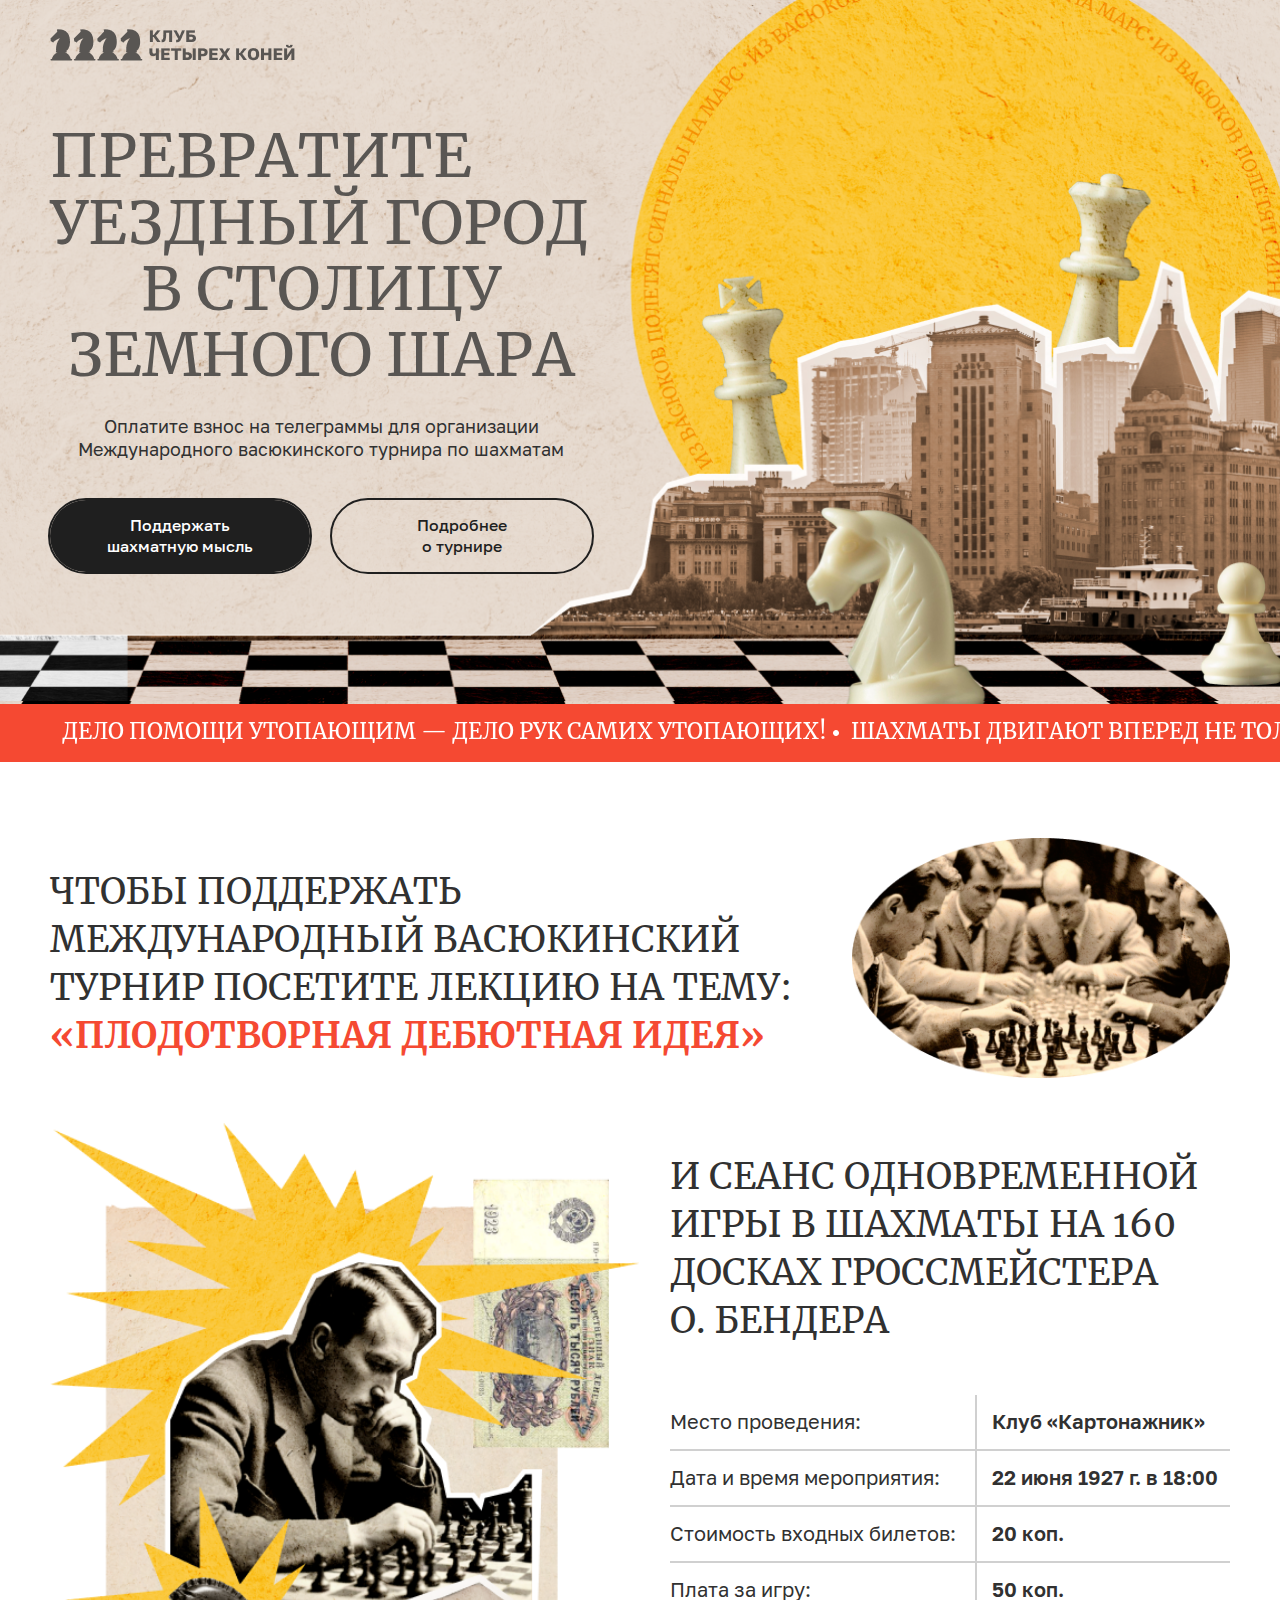
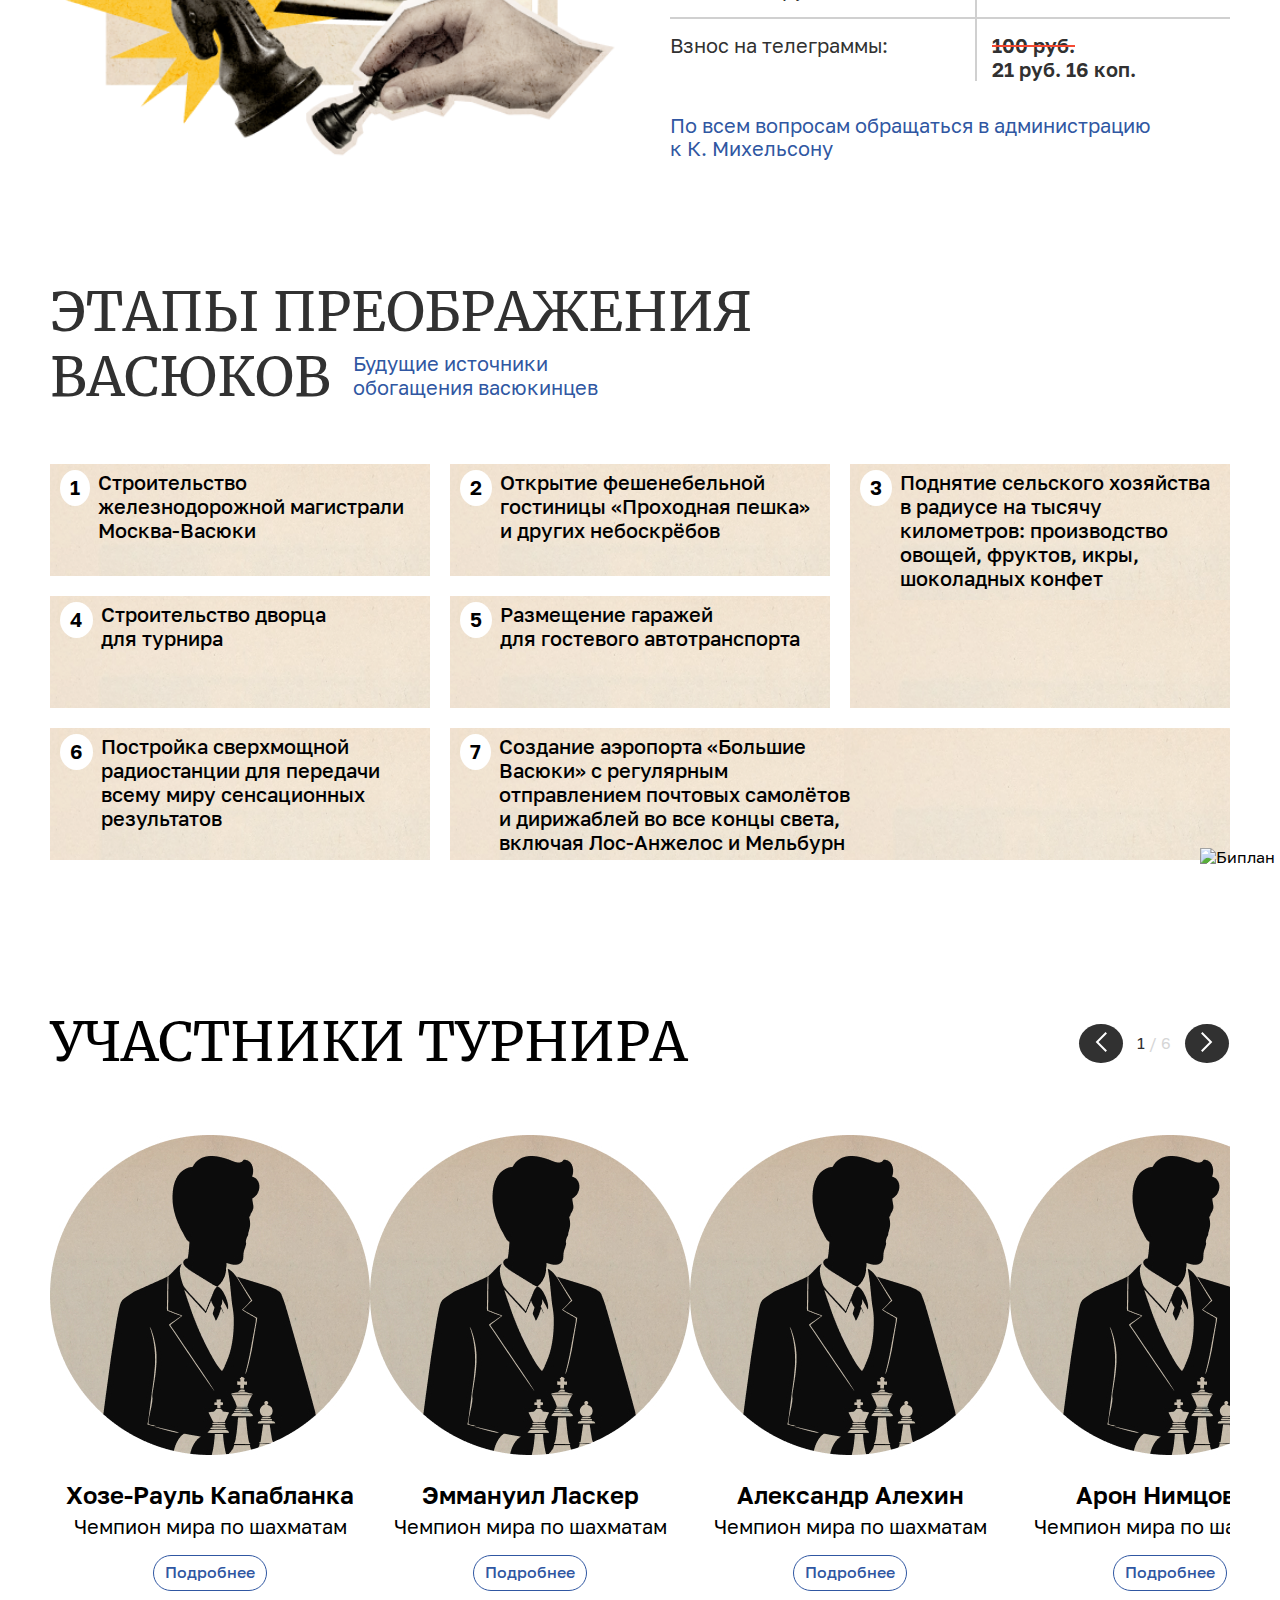
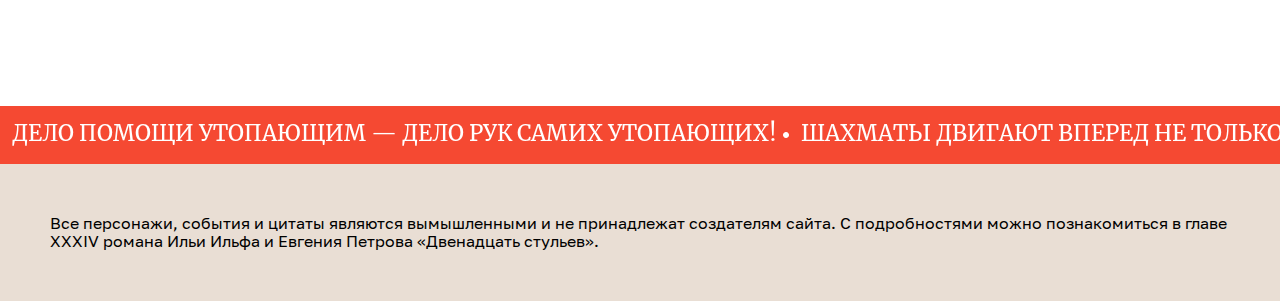
==== yandex/index.html @ 69abde79 "add yandex project" ====
<!DOCTYPE html>
<html lang="ru">

<head>
    <meta charset="UTF-8">
    <meta name="viewport" content="width=device-width, initial-scale=1.0">
    <title>Document</title>
    <link rel="stylesheet" href="css/normalize.css">
    <link rel="preconnect" href="https://fonts.googleapis.com">
    <link rel="preconnect" href="https://fonts.gstatic.com" crossorigin>
    <link rel="stylesheet" href="fonts/Golos-Text_Regular.css">
    <link rel="stylesheet" href="fonts/Golos-Text_DemiBold.css">
    <link rel="stylesheet" href="fonts/Golos-Text_Bold.css">
    <link rel="stylesheet" href="fonts/stylesheet.css">
    <link rel="stylesheet" href="css/css.css">
    <link rel="stylesheet" href="css/media.css">
    <link rel="stylesheet" href=".editorconfig">
    <script defer src="js/slider.js"></script>
</head>

<body>
    <header class="header">
        <div class="header__container flex container">
            <div class="header__title-contain flex list-reset">
                <a href="#" class="header__logo">
                <img class="logo" src="image/logo.png" alt="лого">
            </a>
                <h2 class="header__title-top h2-title">
                Превратите <br> уездный город
            </h2>
            <h2 class="header__title-bottom h2-title">
               в&nbsp;столицу земного шара
            </h2>
           
            <p class="header__descr p-text">
                Оплатите взнос на&nbsp;телеграммы для организации Международного васюкинского турнира по&nbsp;шахматам
            </p>
            <div class="header__list flex list-reset">
                    <a href="#" class="header__link-black link-style">
                        Поддержать <br> шахматную мысль
                    </a>
                    <a href="#" class="header__link-white link-style">
                        Подробнее <br> о&nbsp;турнире
                    </a>
            </div>
            </div>
            
        </div>
    </header>
    <main>
        <div class="running">
            <div class="running__container container flex list-reset">
               <div class="running__text flex">
                <p class="running__descr running__text-1 list-reset">
                        Дело помощи утопающим&nbsp;&mdash; дело рук самих утопающих!
                    </p>
                    <p class="running__descr running__text-2 list-reset">
                        Шахматы двигают вперед не&nbsp;только культуру, но&nbsp;и&nbsp;экономику!
                    </p>
                    
                    <p class="running__descr running__text-3 list-reset">
                        Лед тронулся, господа присяжные заседатели!
                    </p>
                    <p class="running__descr running__text-1 list-reset">
                        Дело помощи утопающим&nbsp;&mdash; дело рук самих утопающих!
                    </p>
                    <p class="running__descr running__text-2 list-reset">
                        Шахматы двигают вперед не&nbsp;только культуру, но&nbsp;и&nbsp;экономику!
                    </p>
                    
                    <p class="running__descr running__text-3 list-reset">
                        Лед тронулся, господа присяжные заседатели!
                    </p>
               </div>
                    
               
                </div>
        </div>
        <section class="description container">
            <div class="description__container flex">
                <div class="description__top flex">
                    <h3 class="description__title-top h3-title">
                        Чтобы поддержать<br> Международный васюкинский турнир посетите лекцию на&nbsp;тему: <span class="h3-title-span"> &laquo;Плодотворная дебютная идея&raquo; </span> 
                    </h3>
                    
                    <h3 class="description__title-activate h3-title">
                        посетите лекцию на&nbsp;тему: <span class="h3-title-span"> &laquo;Плодотворная дебютная идея&raquo;
                    </h3>
                </div>
                <div class="description__center flex">
                    <div class="description__center-block flex list-reset">
                        
                    <h3 class="description__title-bottom h3-title">
                        и&nbsp;Сеанс <span>одновременной игры в&nbsp;шахматы на&nbsp;160 досках</span> гроссмейстера О.&nbsp;Бендера
                    </h3>
                    <ul class="description__lists flex list-reset">
                        <li class="description__stroke flex">
                              <h4 class="description__h4">
                                Место проведения:
                            </h4>  
                                <p class="description__descr">
                                Клуб &laquo;Картонажник&raquo;
                            </p>
                        </li>
                        <li class="description__stroke flex">
                              <h4 class="description__h4">
                              Дата и&nbsp;время мероприятия:
                            </h4> 
                                <p class="description__descr">
                                22&nbsp;июня 1927&nbsp;г.&nbsp;в&nbsp;18:00
                            </p>
                        </li>
                        <li class="description__stroke flex">
                              <h4 class="description__h4">
                              Стоимость входных билетов:
                            </h4>  
                                <p class="description__descr">
                                20&nbsp;коп.
                            </p>
                        </li>
                        <li class="description__stroke flex">
                              <h4 class="description__h4">
                                Плата за&nbsp;игру:
                            </h4>  
                                <p class="description__descr">
                                    50&nbsp;коп.
                            </p>
                        </li>
                        <li class="description__stroke flex">
                              <h4 class="description__h4">
                                Взнос на&nbsp;телеграммы:
                            </h4>  
                                <p class="description__descr">
                                    <span>100&nbsp;руб.</span> 21&nbsp;руб.&nbsp;16&nbsp;коп.
                            </p>
                        </li>
                        <li>
                            <p class="description__text">
                                По&nbsp;всем вопросам обращаться в&nbsp;администрацию к&nbsp;К.&nbsp;Михельсону
                            </p>
                        </li>
                    </ul>
                    </div>
                </div>
            </div>
        </section>
        <section class="stages container">
            <div class="stages__container flex swiper-1">
                <div class="stages__descr flex">
                 <h2 class="stages__title h2-title">
                    Этапы преображения  Васюков
                </h2>
                <p class="stages__text">
                    Будущие источники <br> обогащения васюкинцев
                </p>   
                </div>
                <ul class="stages__lists flex list-reset swiper1-wrapper">
                    <li class="stages__item flex">
                        <span class="stages__number">1</span>
                        <p class="stages__item-text">
                            Строительство железнодорожной магистрали Москва-Васюки
                        </p>
                    </li>
                    <li class="stages__item flex">
                        <span class="stages__number">2</span>
                        <p class="stages__item-text">
                            Открытие фешенебельной гостиницы &laquo;Проходная пешка&raquo; и&nbsp;других небоскрёбов
                        </p>
                    </li>
                    <li class="stages__item flex">
                        <span class="stages__number">3</span>
                        <p class="stages__item-text">
                            Поднятие сельского хозяйства в&nbsp;радиусе на&nbsp;тысячу километров: производство овощей, фруктов, икры, шоколадных конфет
                        </p>
                    </li>
                    <li class="stages__item flex">
                        <span class="stages__number">4</span>
                        <p class="stages__item-text">
                            Строительство дворца для турнира
                        </p>
                    </li>
                    <li class="stages__item flex">
                        <span class="stages__number">5</span>
                        <p class="stages__item-text">
                            Размещение гаражей для гостевого автотранспорта
                        </p>
                    </li>
                    <li class="stages__item flex">
                        <span class="stages__number">6</span>
                        <p class="stages__item-text">
                            Постройка сверхмощной радиостанции для передачи всему миру сенсационных результатов
                        </p>
                    </li>
                    <li class="stages__item flex">
                        <span class="stages__number">7</span>
                        <p class="stages__item-text stages-text">
                            Создание аэропорта &laquo;Большие Васюки&raquo; с&nbsp;регулярным отправлением почтовых самолётов и&nbsp;дирижаблей во&nbsp;все концы света, включая Лос-Анжелос и&nbsp;Мельбурн
                        </p>
                    </li>
                </ul>
                <img class="stages__img" src="/image/airplan-img.png" alt="Биплан">
            </div>
        </section>
        <section class="participants container">
            <div class="participants__container flex">
                <h2 class="participiants__title h2-title">
                    Участники турнира
                </h2>
                <div class="participants__swiper">
                    <div class="participants__swiper-container swiper mySwiper">
                        <div class="swiper__wrapper swiper-wrapper flex">
                        <div   class="participants__slide flex swiper__slide">
                                <img class="participants__img" src="image/slider-img-1.jpg" alt="Фото">
                            <h4 class="participants__slide">
                                Хозе-Рауль Капабланка
                            </h4>  
                            <p class="participants__titul">
                                Чемпион мира по&nbsp;шахматам
                            </p> 
                            <button class="participants__button">
                                Подробнее
                            </button>
                            
                        </div>
                        <div   class="participants__slide flex swiper__slide">
                            
                                <img class="participants__img" src="image/slider-img-1.jpg" alt="Фото">
                            <h4 class="participants__slide">
                                Эммануил Ласкер
                            </h4>  
                            <p class="participants__titul">
                                Чемпион мира по&nbsp;шахматам
                            </p> 
                            <button class="participants__button">
                                Подробнее
                            </button>
                        </div>
                        <div   class="participants__slide flex swiper__slide">
                                <img class="participants__img" src="image/slider-img-1.jpg" alt="Фото">
                            <h4 class="participants__slide">
                                Александр Алехин
                            </h4>  
                            <p class="participants__titul">
                                Чемпион мира по&nbsp;шахматам
                            </p> 
                            <button class="participants__button">
                                Подробнее
                            </button>
                        </div>
                        <div  class="participants__slide flex swiper__slide">
                                <img class="participants__img" src="image/slider-img-1.jpg" alt="Фото">
                            <h4 class="participants__slide">
                                Арон Нимцович
                            </h4>  
                            <p class="participants__titul">
                                Чемпион мира по&nbsp;шахматам
                            </p> 
                            <button class="participants__button">
                                Подробнее
                            </button>
                        </div>
                        <div  class="participants__slide flex swiper__slide">
                                <img class="participants__img" src="image/slider-img-1.jpg" alt="Фото">
                            <h4 class="participants__slide">
                                Рихард Рети
                            </h4>  
                            <p class="participants__titul">
                                Чемпион мира по&nbsp;шахматам
                            </p> 
                            <button class="participants__button">
                                Подробнее
                            </button>
                        </div>
                        <div   class="participants__slide flex swiper__slide">
                                <img class="participants__img" src="image/slider-img-1.jpg" alt="Фото">
                            <h4 class="participants__slide">
                                Остап Бендер
                            </h4>  
                            <p class="participants__titul">
                                Гроссмейстер
                            </p> 
                            <button class="participants__button">
                                Подробнее
                            </button>
                        </div>
                </div>
                <div class="swiper__block flex">
                    <button class="swiper-button-prev swiper__btn" disabled>
                        <svg width="12" height="20" viewBox="0 0 12 20" fill="none" xmlns="http://www.w3.org/2000/svg">
                            <path d="M10.5382 18.4615L2.07666 9.99995L10.5382 1.53841" stroke="white" stroke-width="2" stroke-linecap="square"/>
                            </svg>  
                    </button>
                    <p class="swiper__number list-reset">
                        <span class="swiper__span">1</span> / 6
                    </p>
                    <button class="swiper-button-next swiper__btn" disabled>
                        <svg width="12" height="20" viewBox="0 0 12 20" fill="none" xmlns="http://www.w3.org/2000/svg">
                            <path d="M1.4618 1.53839L9.92334 9.99993L1.4618 18.4615" stroke="white" stroke-width="2" stroke-linecap="square"/>
                            </svg>  
                    </button>
                </div>
                </div>
            </div>
                </div>
        </section>
        <div class="running">
            <div class="running__container running-bottom flex list-reset">
               <div class="running__text flex">
                <p class="running__descr running__text-1 list-reset">
                        Дело помощи утопающим&nbsp;&mdash; дело рук самих утопающих!
                    </p>
                    <p class="running__descr running__text-2 list-reset">
                        Шахматы двигают вперед не&nbsp;только культуру, но&nbsp;и&nbsp;экономику!
                    </p>
                    
                    <p class="running__descr running__text-3 list-reset">
                        Лед тронулся, господа присяжные заседатели!
                    </p>
                    <p class="running__descr running__text-1 list-reset">
                        Дело помощи утопающим&nbsp;&mdash; дело рук самих утопающих!
                    </p>
                    <p class="running__descr running__text-2 list-reset">
                        Шахматы двигают вперед не&nbsp;только культуру, но&nbsp;и&nbsp;экономику!
                    </p>
                    
                    <p class="running__descr running__text-3 list-reset">
                        Лед тронулся, господа присяжные заседатели!
                    </p>
               </div>
                    
               
                </div>
        </div>
    </main>

    <footer class="footer">
        <div class="footer__container container">
            <p class="footer__descr">
                Все персонажи, события и&nbsp;цитаты являются вымышленными и&nbsp;не&nbsp;принадлежат создателям сайта. С&nbsp;подробностями можно познакомиться в&nbsp;главе XXXIV романа Ильи Ильфа и&nbsp;Евгения Петрова &laquo;Двенадцать стульев&raquo;.
            </p>
        </div>
    </footer>

    <script defer src="js/slider.js"></script>

</body>

</html>
---- yandex/fonts/Golos-Text_Regular.css ----
/* Generated by ParaType (http://www.paratype.com)*/
/* Font Golos Text: Copyright ? ParaType, 2018. All rights reserved.*/
            
@font-face {
	font-family: 'GolosTextWebRegular';
	src: 
		url('Golos-Text_Regular.woff2') format('woff2'),
		url('Golos-Text_Regular.woff') format('woff');
	font-weight: normal;
	font-style: normal;
}
---- yandex/fonts/Golos-Text_DemiBold.css ----
/* Generated by ParaType (http://www.paratype.com)*/
/* Font Golos Text: Copyright ? ParaType, 2018. All rights reserved.*/
            
@font-face {
	font-family: 'GolosTextWebDemiBold';
	src: 
		url('Golos-Text_DemiBold.woff2') format('woff2'),
		url('Golos-Text_DemiBold.woff') format('woff');
	font-weight: normal;
	font-style: normal;
}
---- yandex/fonts/Golos-Text_Bold.css ----
/* Generated by ParaType (http://www.paratype.com)*/
/* Font Golos Text: Copyright ? ParaType, 2018. All rights reserved.*/
            
@font-face {
	font-family: 'GolosTextWebBold';
	src: 
		url('Golos-Text_Bold.woff2') format('woff2'),
		url('Golos-Text_Bold.woff') format('woff');
	font-weight: normal;
	font-style: normal;
}
---- yandex/fonts/stylesheet.css ----
@font-face {
    font-family: 'Merriweather';
    src: url('Merriweather-Regular.eot');
    src: local('Merriweather Regular'), local('Merriweather-Regular'),
        url('Merriweather-Regular.eot?#iefix') format('embedded-opentype'),
        url('Merriweather-Regular.woff2') format('woff2'),
        url('Merriweather-Regular.woff') format('woff'),
        url('Merriweather-Regular.ttf') format('truetype');
    font-weight: normal;
    font-style: normal;
}

@font-face {
    font-family: 'Merriweather';
    src: url('Merriweather-Bold.eot');
    src: local('Merriweather Bold'), local('Merriweather-Bold'),
        url('Merriweather-Bold.eot?#iefix') format('embedded-opentype'),
        url('Merriweather-Bold.woff2') format('woff2'),
        url('Merriweather-Bold.woff') format('woff'),
        url('Merriweather-Bold.ttf') format('truetype');
    font-weight: bold;
    font-style: normal;
}

@font-face {
    font-family: 'Merriweather';
    src: url('Merriweather-Italic.eot');
    src: local('Merriweather Italic'), local('Merriweather-Italic'),
        url('Merriweather-Italic.eot?#iefix') format('embedded-opentype'),
        url('Merriweather-Italic.woff2') format('woff2'),
        url('Merriweather-Italic.woff') format('woff'),
        url('Merriweather-Italic.ttf') format('truetype');
    font-weight: normal;
    font-style: italic;
}

@font-face {
    font-family: 'Merriweather';
    src: url('Merriweather-BoldItalic.eot');
    src: local('Merriweather Bold Italic'), local('Merriweather-BoldItalic'),
        url('Merriweather-BoldItalic.eot?#iefix') format('embedded-opentype'),
        url('Merriweather-BoldItalic.woff2') format('woff2'),
        url('Merriweather-BoldItalic.woff') format('woff'),
        url('Merriweather-BoldItalic.ttf') format('truetype');
    font-weight: bold;
    font-style: italic;
}

@font-face {
    font-family: 'Merriweather';
    src: url('Merriweather-Light.eot');
    src: local('Merriweather Light'), local('Merriweather-Light'),
        url('Merriweather-Light.eot?#iefix') format('embedded-opentype'),
        url('Merriweather-Light.woff2') format('woff2'),
        url('Merriweather-Light.woff') format('woff'),
        url('Merriweather-Light.ttf') format('truetype');
    font-weight: 300;
    font-style: normal;
}

@font-face {
    font-family: 'Merriweather';
    src: url('Merriweather-BlackItalic.eot');
    src: local('Merriweather Black Italic'), local('Merriweather-BlackItalic'),
        url('Merriweather-BlackItalic.eot?#iefix') format('embedded-opentype'),
        url('Merriweather-BlackItalic.woff2') format('woff2'),
        url('Merriweather-BlackItalic.woff') format('woff'),
        url('Merriweather-BlackItalic.ttf') format('truetype');
    font-weight: 900;
    font-style: italic;
}

@font-face {
    font-family: 'Merriweather';
    src: url('Merriweather-LightItalic.eot');
    src: local('Merriweather Light Italic'), local('Merriweather-LightItalic'),
        url('Merriweather-LightItalic.eot?#iefix') format('embedded-opentype'),
        url('Merriweather-LightItalic.woff2') format('woff2'),
        url('Merriweather-LightItalic.woff') format('woff'),
        url('Merriweather-LightItalic.ttf') format('truetype');
    font-weight: 300;
    font-style: italic;
}

@font-face {
    font-family: 'Merriweather';
    src: url('Merriweather-Black.eot');
    src: local('Merriweather Black'), local('Merriweather-Black'),
        url('Merriweather-Black.eot?#iefix') format('embedded-opentype'),
        url('Merriweather-Black.woff2') format('woff2'),
        url('Merriweather-Black.woff') format('woff'),
        url('Merriweather-Black.ttf') format('truetype');
    font-weight: 900;
    font-style: normal;
}
---- yandex/css/css.css ----
@font-face {
    font-family: 'Golos Text';
    src: local('Golos Text'),
        url('../fonts/golos-text_bold.woff') format('woff'),
        url('../fonts/golos-text_bold.woff2') format('woff2');
    font-weight: 700;
    font-display: swap;
    font-style: normal;
}

@font-face {
    font-family: 'Golos Text';
    src: local('Golos Text'),
        url('../fonts/golos-text_demibold.woff') format('woff'),
        url('../fonts/golos-text_demibold.woff2') format('woff2');
    font-weight: 600;
    font-display: swap;
    font-style: normal;
}

@font-face {
    font-family: 'Golos Text';
    src: local('Golos Text'),
        url('../fonts/golos-text_medium.woff') format('woff'),
        url('../fonts/golos-text_medium.woff2') format('woff2');
    font-weight: 500;
    font-display: swap;
    font-style: normal;
}

@font-face {
    font-family: 'Golos Text';
    src: local('Golos Text'),
        url('../fonts/golos-text_regular.woff') format('woff'),
        url('../fonts/golos-text_regular.woff2') format('woff2');
    font-weight: 400;
    font-display: swap;
    font-style: normal;
}

@font-face {
    font-family: 'Merriweather';
    src: local('Merriweather'),
        url('../fonts/Merriweather-Bold.woff') format('woff'),
        url('../fonts/Merriweather-Bold.woff2') format('woff2');
    font-weight: 700;
    font-display: swap;
    font-style: normal;
}

@font-face {
    font-family: 'Merriweather';
    src: local('Merriweather'),
        url('../fonts/Merriweather-Regular.woff') format('woff'),
        url('../fonts/Merriweather-Regular.woff2') format('woff2');
    font-weight: 400;
    font-display: swap;
    font-style: normal;
}

/*-------------- body ---------------------*/
*{
    box-sizing: border-box;
}

body {
    box-sizing: border-box;
    font-family: 'Golos Text','Merriweather', sans-serif;
    background-color: #FFFFFF;

}

ul {
    list-style-type: none;
}

a {
    cursor: pointer;
    text-decoration: none;
}

h1,h2,h3,h4,h5,h6 {
    margin: 0;
}

h1 {
    display: none;
}


p {
    margin: 0;
}

button {
    cursor: pointer;
}

/* -------------- glob ---------------*/

.list-reset {
    margin: 0;
    padding: 0;
}

.container {
    margin: 0 auto;
    max-width: 1440px;
    padding: 0 70px;
}

.link-style {
    text-align: center;
    padding: 15px 40px;
    border: none;
    outline: 2px solid #1F1F1F;
    border-radius: 66px;
    font-family: 'Golos Text', sans-serif;
    font-size: 16px;
    font-weight: 500;
    line-height: 21px;
    min-width: 260px;
}

.flex {
    display: flex;
}

:root {
    --h3-color: #313131;
    --h3-color-span: #F54932;
}

/*--------------- header --------------------*/
.header {
    background-color: #E9DED4;
    background-image: url(../image/header-back-desctop.png);
    background-size: cover;
    background-position: center bottom;
    background-repeat: no-repeat;
}

.header__container {
    flex-direction: column;
    text-align: center;
    padding-bottom: 108px;
    padding-left: 111px;
}

.header__logo {
    margin-bottom: 52px;
    font-size: 0;
}

.header__title-contain {
    flex-direction: column;
    text-align: left;
    padding-top: 30px;
    margin-bottom: 24px;
    max-width: 542px;
}

.header__title-top {
    margin-bottom: -5px;
    text-align: start;
    font-family: 'Merriweather', sans-serif;
    font-size: 60px;
    font-weight: 400;
    line-height: 70px;
    text-transform: uppercase;
    color: #595653;
}

.header__title-bottom {
    margin-bottom: 27px;
    text-align: center;
    font-family: 'Merriweather', sans-serif;
    font-size: 60px;
    font-weight: 400;
    line-height: 66px;
    text-transform: uppercase;
    color: #595653;
}

.header__descr {
    text-align: center;
    margin-bottom: 39px;
    font-family: 'Golos Text', sans-serif;
    font-size: 18px;
    font-weight: 400;
    line-height: 23px;
    color: #313131;
}

.header__list {
    justify-content: space-between;
    gap: 16px;
}

.header__link-black {
    background-color: #1F1F1F;
    color:#FFFFFF;
    transition: background-color .3ms ease-in-out, color 0.3ms ease-in-out;
}

.header__link-black:hover {
    outline: none;
    background-color: #FBCE51;
    color: #1F1F1F;
    transition: background-color .3ms ease-in-out, color 0.3ms ease-in-out;
}

.header__link-white {
    color: #1F1F1F;
    transition: background-color .3ms ease-in-out, color 0.3ms ease-in-out;
}

.header__link-white:hover {
    background-color: #1F1F1F;
    color: #FFFFFF;
    transition: background-color .3ms ease-in-out, color 0.3ms ease-in-out;
}

/*------------------ running-line  -------------------------*/
.running {
    background: #F54932;
}

.running__container {
    overflow-x: hidden;
    align-items: center;
    min-height: 60px;
    max-width: 1920px;
  }

  .running__text {
    text-transform: uppercase;
    animation: running__container 10s linear infinite;
    width: fit-content;
    -webkit-transform-style: preserve-3d;
  }

.running__descr {
    padding: 15px 12px 18px 12px;
    font-family: 'Merriweather', sans-serif;
    font-size: 22px;
    font-weight: 400;
    background-image: url(../image/dot-img.png);
    background-size: 6px;
    background-position: center right;
    background-repeat: no-repeat;
    color:#fff;
    white-space: nowrap;
    -webkit-backface-visibility: hidden;
}
  
@keyframes running__container {
    0% { transform: translateX(0); }
    100% { transform: translateX(-50%); }
  }


/*------------------ description -----------------*/
.description__container {
    flex-direction: column;
    flex-wrap: wrap;
    margin-bottom: 202px;
}

.description__top {
    margin-bottom: 92px;
    background-image: url(../image/main-img-1.png);
    background-size: contain;
    background-position: center right;
    background-repeat: no-repeat;
    width: 100%;
}

.h3-title {
    margin-bottom: 60px;
    text-transform: uppercase;
    font-family: 'Merriweather', sans-serif;
    font-weight: 400;
    font-size: 36px;
    line-height: 48px;
    max-width: 764px;
    color: var(--h3-color);
}

.h3-title-span {
    font-weight: 700;
    color: var(--h3-color-span);
}

.description__title-activate {
    display: none;
}

.description__center {
    background-image: url(../image/main-img-2.png);
    background-repeat: no-repeat;
}

.description__center-block {
    align-items: flex-end;
    margin-left: auto;
    flex-direction: column;
    max-width: 706px;
    width: 100%;
}

.description__title-bottom {
    margin-bottom: 60px;
    max-width: 704px;
}

.description__lists {
    flex-direction: column;
    justify-content: center;
    padding-right: 54px;
}

.description__stroke {
    max-width: 710px;
    width: 100%;
    border-bottom: 2px solid #D0D0D0;
}

.description__stroke:nth-child(5) {
    margin-bottom: 33px;
    border-bottom: none;
}

.description__stroke:last-child {
    border-bottom: none;
}

.description__stroke span {
    margin-right: 7px;
    text-decoration: line-through 2px solid #F54932;
}

.description__column-rigth {
    border-right: 2px solid #D0D0D0;
    border-bottom-left-radius: 100%;
}

.description__column-rigth:nth-child(5) {
    padding: 0;
}

.description__h4 {
    padding: 16px 0 16px 0px;
    border-right: 2px solid #D0D0D0;
    font-family: 'Golos Text', sans-serif;
    font-size: 20px;
    font-weight: 400;
    line-height: 24px;
    max-width: 307px;
    width: 100%;
    color: #313131;
}

.description__h4:first-child {
    padding: 14px 0 16px 0px;
}

.description__h4:nth-child(2n) {
    padding: 12px 0 0 15px;
}

.description__h4:nth-child(4) {
    padding: 12px 0 0 10px;
}

.description__h4:nth-child(5) {
    padding: 16px 0 0 5px;
}

.description__descr {
    padding: 16px 0 16px 14px;
    font-family: 'Golos Text', sans-serif;
    font-size: 20px;
    font-weight: 600;
    line-height: 24px;
    color: #313131;
}

.description__descr:nth-child(2n) {
    padding: 14px 0 0 15px;
}

.description__descr:nth-child(4) {
    padding: 14px 0 0 10px;
}

.description__text {
    justify-content: flex-end;
    text-align: left;
    font-family: 'Golos Text', sans-serif;
    font-size: 20px;
    font-weight: 400;
    color: #3057A2;
}

/*----------------stages ------------------*/
.stages {
    margin-bottom: 200px;
}

.stages__container {
    position: relative;
    flex-direction: column;
    margin-bottom: 54px;
}

.stages__descr {
    position: relative;
    align-items: flex-end;
    flex-flow: row;
    margin-bottom: 54px;
}

.stages__title {
font-family: 'Merriweather', sans-serif;
font-size: 54px;
font-weight: 400;
line-height: 64.8px;
text-align: left;
max-width: 806px;
color: #313131;
text-transform: uppercase;
}

.stages__text {
    position: absolute;
    bottom: 15px;
    left: 300px;
    font-family: 'Golos Text', sans-serif;
    font-size: 20px;
    font-weight: 400;
    line-height: 24px;
    color: #3057A2;
}

.stages__lists {
    display: grid;
    justify-content: space-between;
    grid-template-columns: repeat(3, 1fr);
    grid-template-rows: 112px auto 1fr;
    align-items: start;
    position: relative;
    gap: 20px;
}

.stages__item {
    padding: 20px;
    background-image: url(../image/stages-back-list.png);
    min-height: 112px;
    height: 100%;
}

.stages__item:nth-child(3) {
    grid-row: span 2;
    min-height: 244px;
    height: 100%;
}

.stages__item:nth-child(7) {
    grid-column: span 2;
}


.stages__number {
    margin-right: 16px;
    padding: 8px 12px;
    border-radius: 50%;
    font-family: 'Golos Text', sans-serif;
    font-size: 20px;
    font-weight: 600;
    line-height: 24px;
    text-align: left;
    max-width: 36px;
    max-height: 36px;
    background-color: #FFFFFF;
    background-position: center;
}

.stages__item-text {
font-family: 'Golos Text', sans-serif;
font-size: 20px;
font-weight: 500;
line-height: 24px;
text-align: left;
}

.stages-text {
    max-width: 520px;
}

.stages__img {
    position: absolute;
    bottom: 0;
    right: -60px;
}

/*--------------------- participants ------------*/
.participants__container {
    flex-direction: column;
    position: relative;
    margin-bottom: 140px;
}

.participiants__title {
    margin-bottom: 60px;
    font-family: 'Merriweather', sans-serif;
    font-size: 54px;
    font-weight: 400;
    line-height: 64.8px;
    text-align: left;
    text-transform: uppercase;

}

.swiper {
    overflow: hidden;
}

  .swiper__wrapper {
    flex-direction: row;
  }

  .swiper-slide {
    display: flex;
    justify-content: center;
    align-items: center;
    max-width: 394px;
    width: 100%;
  }

  .swiper__block {
    align-items: center;
    position: absolute;
    right: 2px;
    top: 13px;

  }

  .swiper__btn {
    padding: 8px 16px;
    text-align: center;
    border: none;
    border-radius: 50%;
    background-color: #313131;
    max-width: 50px;
    max-height: 50px;
    transition: background-color 0.3ms ease-in-out;
}

.swiper__btn:hover {
    background-color: #FBCE51;
    transition: background-color 0.3ms ease-in-out;
}

.swiper__color-disabled {
    background-color: #D6D6D6;
}

.swiper__number {
    padding: 13px 14px;
    font-family: 'Golos Text', sans-serif;
    font-size: 16px;
    font-weight: 400;
    line-height: 19px;
    color: #D6D6D6;
}

.swiper__span {
    color: #313131;
}

.participants__slide {
    flex-direction: column;
    align-items: center;
    text-align: center;
}

.participants__img {
    margin-bottom: 26px;
}

.participants__slide {
    margin-bottom: 5px;
    font-family: 'Golos Text', sans-serif;
    font-size: 24px;
    font-weight: 600;
    line-height: 28.8px;
}

.participants__titul {
    margin-bottom: 20px;
    font-family: 'Golos Text', sans-serif;
    font-size: 20px;
    font-weight: 400;
    line-height: 24px;
}

.participants__button {
    text-align: center;
    margin-bottom: 1px;
    max-width: 113px;
    padding: 12px;
    border-radius: 62px;
    border: none;
    outline: 1px solid #3057A2;
    background-color: #FFFFFF;
    font-family: 'Golos Text', sans-serif;
    font-size: 16px;
    font-weight: 500;
    line-height: 19.2px;
    color: #3057A2;
    transition: background-color .3ms ease-in-out, color .3ms ease-in-out;
}

.participants__button:hover {
    background-color: #3057A2;
    color: #FFFFFF;
    transition: background-color .3ms ease-in-out, color .3ms ease-in-out;
}

/*------------------- running -----------------*/

.running-bottom {
    margin-bottom: 0;
}
/*------------------- footer --------------------*/
.footer {
    background-color: #E9DED4;
}

.footer__container {
    padding: 40px 72px 72px 40px;
}
---- yandex/css/media.css ----
@media (max-width: 1440px) {

    .header__container {
        padding-left: 71px;
        
    }

    .header__title-contain {
        padding-top: 27px;
    }

    .header__logo {
        margin-bottom: 59px;
    }

    .header__title-top {
        margin-bottom: 0;
        line-height: 67px;
    }

    .running__container {
        margin-bottom: 76px;
        min-height: 55px;
    }
    
    .h3-title {
        padding-top: 30px;
    }

    .description__top {
        margin-bottom: 3px;
        background-position: top right;
        background-size: 32%;
    }

    .description__column-rigth {
        width: 44%;
    }

    .description__table {
        margin-bottom: 34px;
        max-width: 710px;
        width: 100%;
    }

    .description__center-block {
        padding-top: 30px;
    }

    .description__title-bottom {
        margin-bottom: 50px;
        padding-top: 0;
        max-width: 707px;
    }

    .description__stroke {
        max-width: 710px;
        width: 100%;
    }

    .stages__text {
        bottom: 11px;
        left: 303px;
    }

    .stages__item {
        padding: 16px 21px;
    }

    .stages__number {
        margin-right: 17px;
    }

    .stages__img {
        position: absolute;
        bottom: -6px;
        right: -60px;
    }

    .stages-text {
        max-width: 444px;
    }

    .stages {
        margin-bottom: 206px;
    }

    .participants__container {
        margin-bottom: 139px;
    }

    .participants__titul {
        margin-bottom: 18px;
    }

    .participants__button {
        padding: 7px 11px;
    }

    .swiper__block {
        align-items: center;
        position: absolute;
        right: 1px;
        top: 11px;
    }
    
    .running-bottom {
        margin-bottom: 0;
    }

    .footer__container {
        padding: 43px 59px 80px 72px
    }
}

@media (max-width: 1365px) {
    .container {
        padding: 0 50px;
    }

    .header__container {
        padding-bottom: 108px;
    }

    .description__container {
        margin-bottom: 120px;
    }

    .description__center {
        background-size: 50%;
    }

    .description__center-block {
        justify-content: flex-end;
        padding-top: 30px;
        max-width: 560px;
    }

    .description__lists {
        padding-right: 0;
        max-width: inherit;
    }

    .description__title-bottom {
        max-width: inherit;
    }
    
    .description__stroke {
        max-width: inherit;
        width: 100%;
    }

    .description__column-rigth {
        width: 65%;
    }

    .stages {
        margin-bottom: 150px;
    }

    .stages__item {
        padding: 6px 10px;
    }

    .stages__number {
        margin-right: 8px;
        padding: 5px 10px;
    }

    .stages__img {
        position: absolute;
        bottom: -6px;
        right: -45px;
    }

    .stages-text {
        max-width: 375px;
    }

    .participants__container {
        margin-bottom: 110px;
    }

    .swiper__wrapper {
        gap: 0;
      }

    .footer__container {
        padding-top: 50px;
        padding-bottom: 50px;
    }
}

@media (max-width: 1200px) {
    .container {
        padding: 0 40px;
    }

    .h3-title {
        font-size: 28px;
        line-height: 38px;
        max-width: 650px;
    }

    .running__descr {
        padding: 10px 12px 10px 12px;
        font-size: 16px;
    }

    .header__title-contain {
        padding-bottom: 80px;
        padding-top: 18px;
        max-width: 342px;
    }

    .header__logo {
        margin-bottom: 40px;
    }

    .header__title-top {
        font-size: 36px;
        line-height: 40px;
    }

    .header__title-bottom {
        font-size: 36px;
        line-height: 40px;
        margin-bottom: 25px;
    }

    .header__descr {
        margin-bottom: 24px;
        font-size: 18px;
        line-height: 20px;
    }

    .header__list {
        flex-direction: column;
        justify-content: space-between;
        gap: 16px;
    }

    .running__container {
        margin-bottom: 48px;
        min-height: 38px;
    }

    .description__center-block {
        max-width: 545px;
    }

    .description__center {
        align-items: flex-end;
        background-size: 45%;
    }

    .description__lists {
        padding-right: 0;
    }

    .description__h4 {
        padding: 10px 0 10px 0px;
        max-width: 290px;
    }

    .description__h4:first-child {
        padding: 12px 0 12px 0px;
    }

    .description__descr:nth-child(2n) {
        padding: 12px 0 12px 10px;
    }

    .description__stroke:nth-child(5) {
        margin-bottom: 20px;
    }

    .description__title-bottom {
        margin-bottom: 34px;
        max-width: inherit;
    }
    
    .stages__descr {
        font-size: 18px;
        line-height: 21px;
        max-width: 500px;
    }

    .stages__title {
        font-size: 36px;
        line-height: 40px;
    }

    .stages__text {
        bottom: 0px;
        left: 200px;
    }

    .stages__lists {
        display: grid;
        justify-content: space-between;
        grid-template-columns: repeat(3, 1fr);
        grid-template-rows: 112px auto 1fr;
        gap: 10px;
    }

    .stages__item {
        padding: 10px;
    }

    .stages__number {
        margin-right: 5px;
        padding: 5px 10px;
    }

    .stages__item-text {
        font-size: 18px;
        line-height: 21px;
    }

    .stages-text {
        max-width: 100%;
    }

    .stages__img {
        top: -61px;
        right: 78px;
    }

    .participiants__title {
        margin-bottom: 40px;
        font-size: 36px;
        line-height: 40px;
    }

    .swiper__btn {
        padding: 11px 15px;
    }

    
    .swiper__btn svg {
        max-width: 13px;
        max-height: 13px;
    }

    .running-bottom {
        margin-bottom: 0;
    }

    .footer__container {
        padding: 30px 59px 50px 72px;
    }
}

@media (max-width: 1045px) {

    .h3-title {
        margin: 0;
        padding: 0;
        max-width: 650px;
    }

    .header {
        background-color: #E9DED4;
        background-image: url(../image/header-back-desctop.png);
        background-size: auto;
        background-position: center bottom;
        background-repeat: no-repeat;
    }

    .header__title-contain {
        max-width: 335px;
    }

    .description__top {
        justify-content: center;
        align-items: center;
        background-position: center bottom;
        padding-bottom: 200px;
    }
    
}
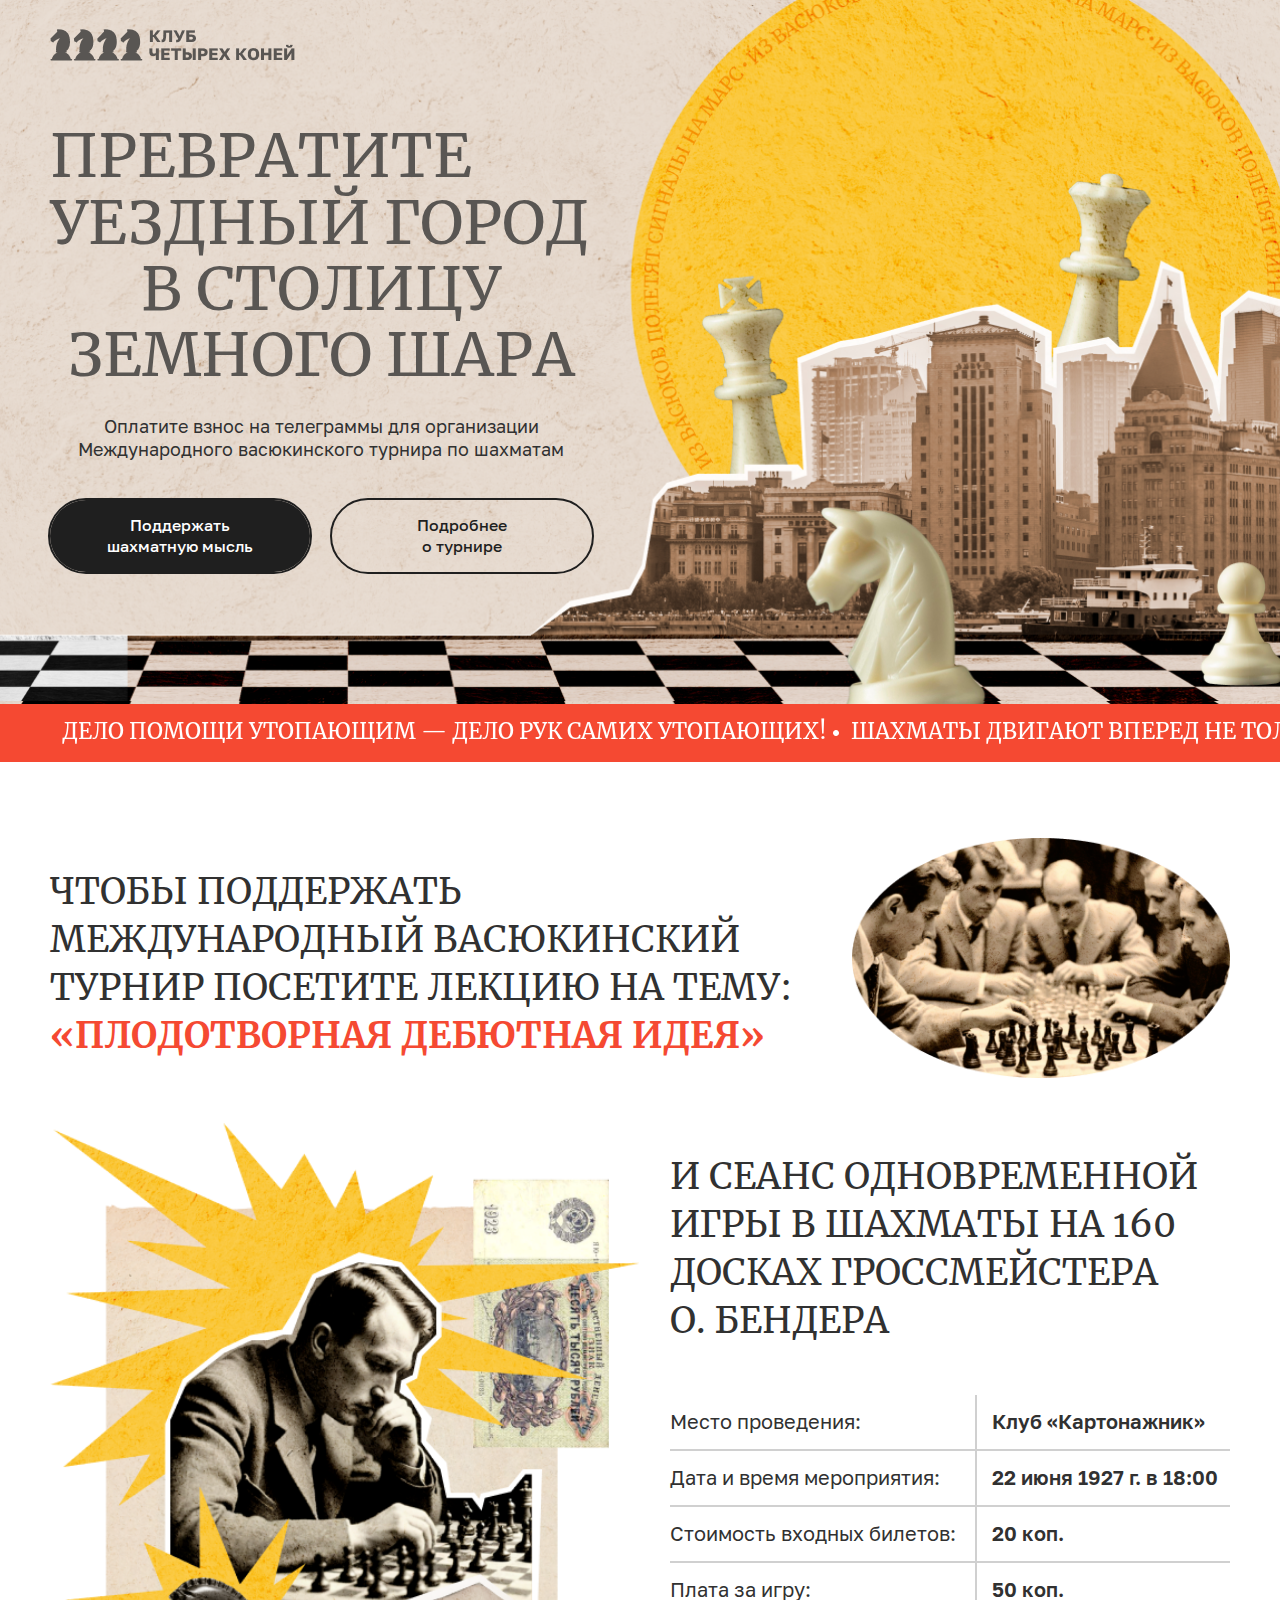
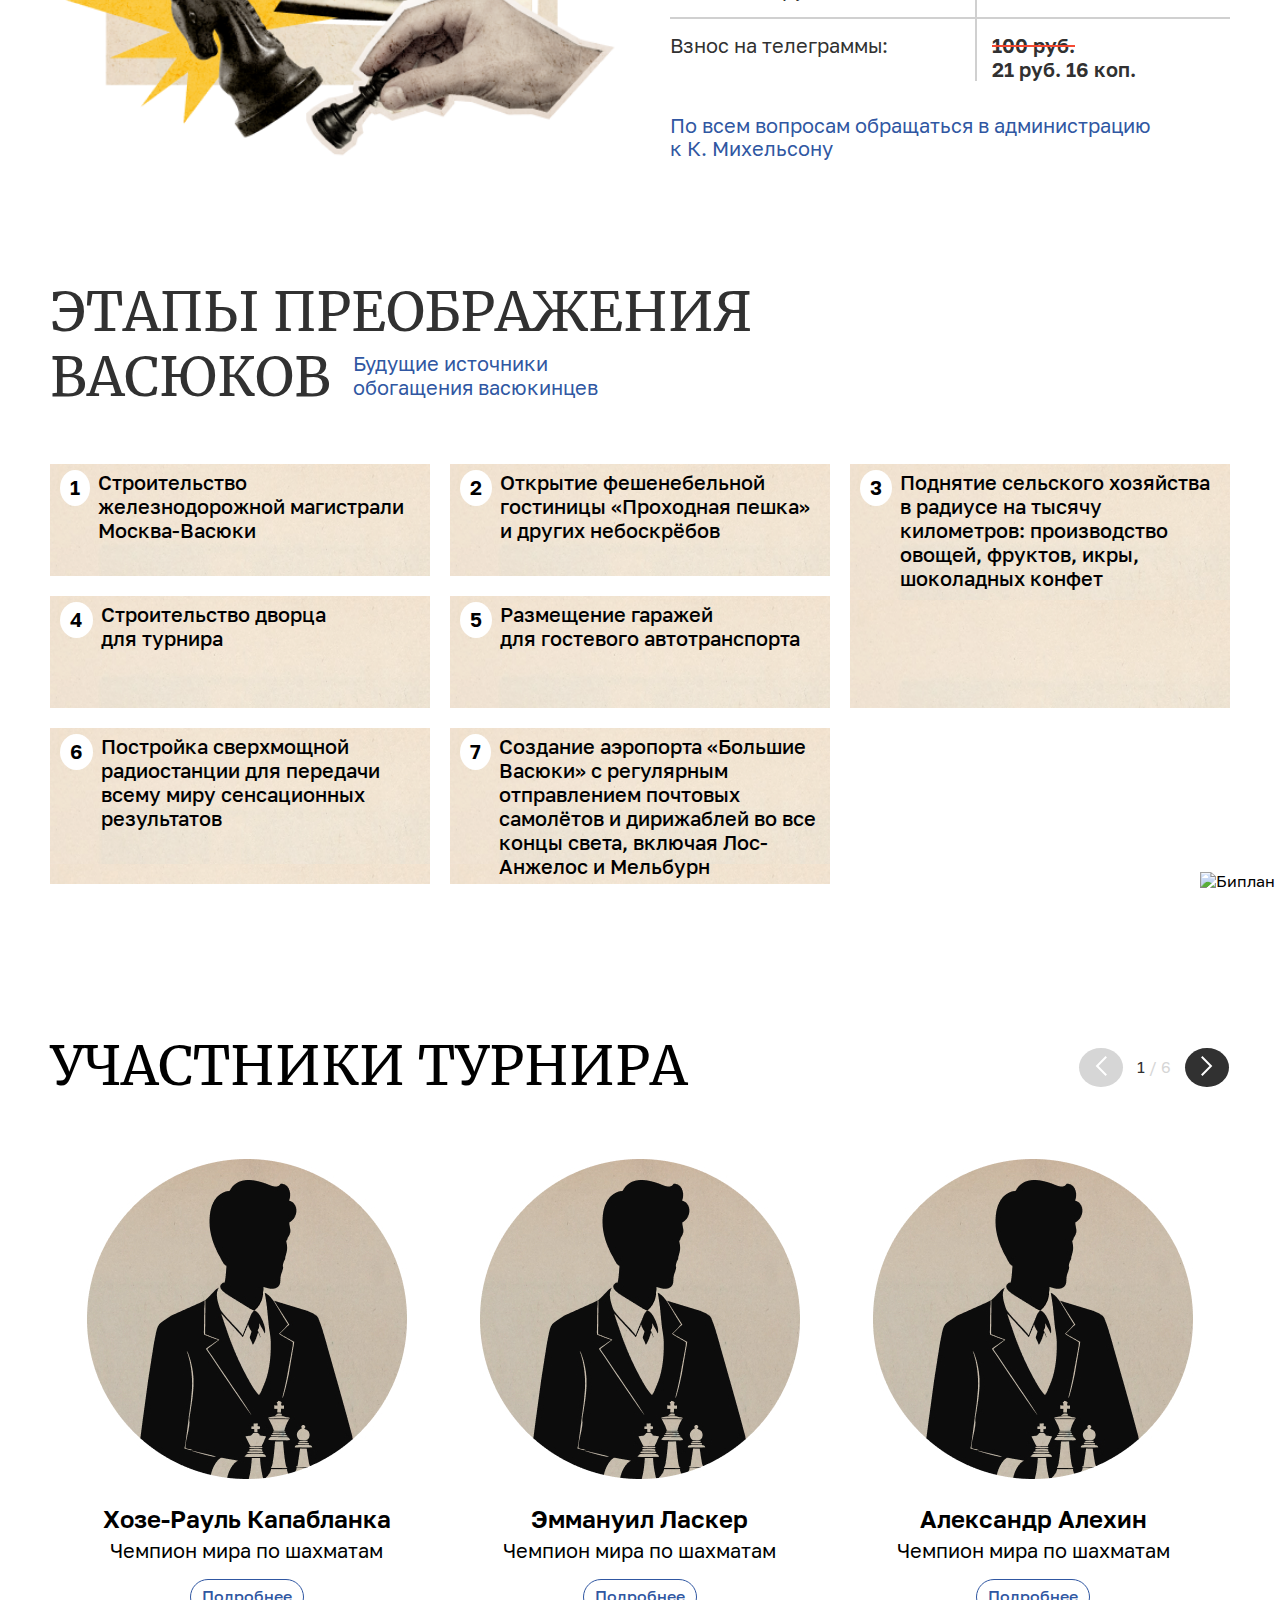
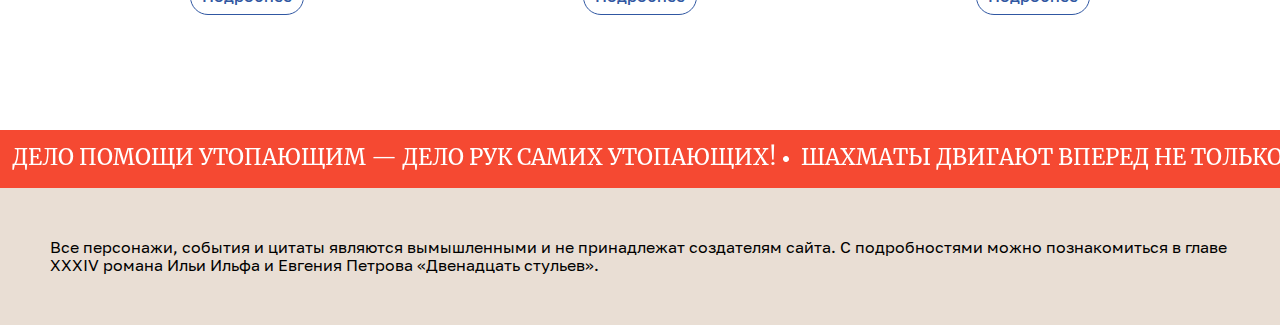
==== commit edc454b9: "add slider" ====
--- a/yandex/index.html
+++ b/yandex/index.html
@@ -15,7 +15,6 @@
     <link rel="stylesheet" href="css/css.css">
     <link rel="stylesheet" href="css/media.css">
     <link rel="stylesheet" href=".editorconfig">
-    <script defer src="js/slider.js"></script>
 </head>
 
 <body>
@@ -151,10 +150,11 @@
                     Этапы преображения  Васюков
                 </h2>
                 <p class="stages__text">
-                    Будущие источники <br> обогащения васюкинцев
+                    Будущие источники обогащения васюкинцев
                 </p>   
                 </div>
-                <ul class="stages__lists flex list-reset swiper1-wrapper">
+                <div class="stages__swiper flex">
+                    <ul class="stages__lists list-reset swiper1-wrapper">
                     <li class="stages__item flex">
                         <span class="stages__number">1</span>
                         <p class="stages__item-text">
@@ -198,6 +198,27 @@
                         </p>
                     </li>
                 </ul>
+                <div class="stages__block flex">
+                    <button class="stages-button-prev swiper__btn" disabled="" style="background-color: rgb(214, 214, 214);">
+                        <svg width="12" height="20" viewBox="0 0 12 20" fill="none" xmlns="http://www.w3.org/2000/svg">
+                            <path d="M10.5382 18.4615L2.07666 9.99995L10.5382 1.53841" stroke="white" stroke-width="2" stroke-linecap="square"></path>
+                            </svg>  
+                    </button>
+                    <div class="stages__dot flex">
+                        <div class="stages__slider-dot active-dot"></div>
+                        <div class="stages__slider-dot"></div>
+                        <div class="stages__slider-dot"></div>
+                        <div class="stages__slider-dot"></div>
+                        <div class="stages__slider-dot"></div>
+                    </div>
+                    <button class="stages-button-next swiper__btn" style="background-color: rgb(49, 49, 49);">
+                        <svg width="12" height="20" viewBox="0 0 12 20" fill="none" xmlns="http://www.w3.org/2000/svg">
+                            <path d="M1.4618 1.53839L9.92334 9.99993L1.4618 18.4615" stroke="white" stroke-width="2" stroke-linecap="square"></path>
+                            </svg>  
+                    </button>
+                </div>
+                </div>
+                
                 <img class="stages__img" src="/image/airplan-img.png" alt="Биплан">
             </div>
         </section>
--- a/yandex/css/css.css
+++ b/yandex/css/css.css
@@ -441,6 +441,11 @@
     font-weight: 400;
     line-height: 24px;
     color: #3057A2;
+    max-width: 300px;
+}
+
+.stages__swiper {
+    flex-direction: column;
 }
 
 .stages__lists {
@@ -486,16 +491,16 @@
     background-position: center;
 }
 
+.stages__block {
+    display: none;
+}
+
 .stages__item-text {
-font-family: 'Golos Text', sans-serif;
-font-size: 20px;
-font-weight: 500;
-line-height: 24px;
-text-align: left;
-}
-
-.stages-text {
-    max-width: 520px;
+    font-family: 'Golos Text', sans-serif;
+    font-size: 20px;
+    font-weight: 500;
+    line-height: 24px;
+    text-align: left;
 }
 
 .stages__img {
--- a/yandex/css/media.css
+++ b/yandex/css/media.css
@@ -378,5 +378,121 @@
         background-position: center bottom;
         padding-bottom: 200px;
     }
+
+    .stages__descr {
+        margin-bottom: 150px;
+        font-size: 18px;
+        line-height: 21px;
+        max-width: 500px;
+    }
+
+    .stages__swiper {
+        overflow: hidden;
+    }
+    
+    .stages__lists {
+        display: grid;
+        grid-template-columns: repeat(5, minmax(400px, 1fr));
+        grid-template-rows: repeat(auto-fit, minmax(30px, 1fr));
+        grid-auto-flow: column;
+        gap: 0;
+        column-gap: 10px;
+        justify-content: stretch;
+        margin-bottom: 30px;
+    }
+
+    .stages__item {
+        padding: 50px 20px 20px 20px;
+        background-image: url(../image/stages-back-list.png);
+        min-height: 112px;
+        min-width: 400px;
+        height: 100%;
+    }
+    
+    .stages__item:nth-child(1) {
+        grid-row: span 1;
+        min-height: 112px;
+        height: 100%;
+    }
+    
+    .stages__item:nth-child(2) {
+        grid-row: span 1;
+        padding: 20px 20px 20px 20px;
+        min-height: 112px;
+        height: 100%;
+    }
+    
+    .stages__item:nth-child(3) {
+        grid-row: span 2;
+        min-height: 244px;
+        height: 100%;
+    }
+
+    .stages__item:nth-child(5) {
+        grid-row: span 1;
+        padding: 20px 20px 20px 20px;
+        min-height: 112px;
+        height: 100%;
+    }
+    
+    .stages__item:nth-child(6) {
+        grid-row: span 2;
+        min-height: 244px;
+        height: 100%;
+    }
+    
+    .stages__item:nth-child(7) {
+        grid-row: span 2;
+        min-height: 244px;
+        height: 100%;
+    }
+
+    .stages__text {
+        bottom: -45px;
+        left: 0;
+        max-width: 400px;
+        width: 100%;
+    }
+
+    .stages__block {
+        display: flex;
+        justify-content: center;
+        align-items: center;
+    }
+
+    .stages__dot {
+        align-items: center;
+        gap: 5px;
+    }
+
+    .stages__slider-dot {
+        border-radius: 50%;
+        background-color: #D9D9D9;
+        width: 10px;
+        height: 10px;
+    }
+
+    .active-dot {
+        background-color: #313131;
+    }
+
+    .stages-button-prev {
+        margin-right: 15px;
+    }
+
+    .stages-button-next {
+        margin-left: 15px;
+    }
+
+    .stages__img {
+        max-width: 335px;
+        top: 90px;
+        left: 90px;
+    }
+    
+    .stages__number {
+        margin-right: 16px;
+        padding: 5px 10px;
+    }
     
 }
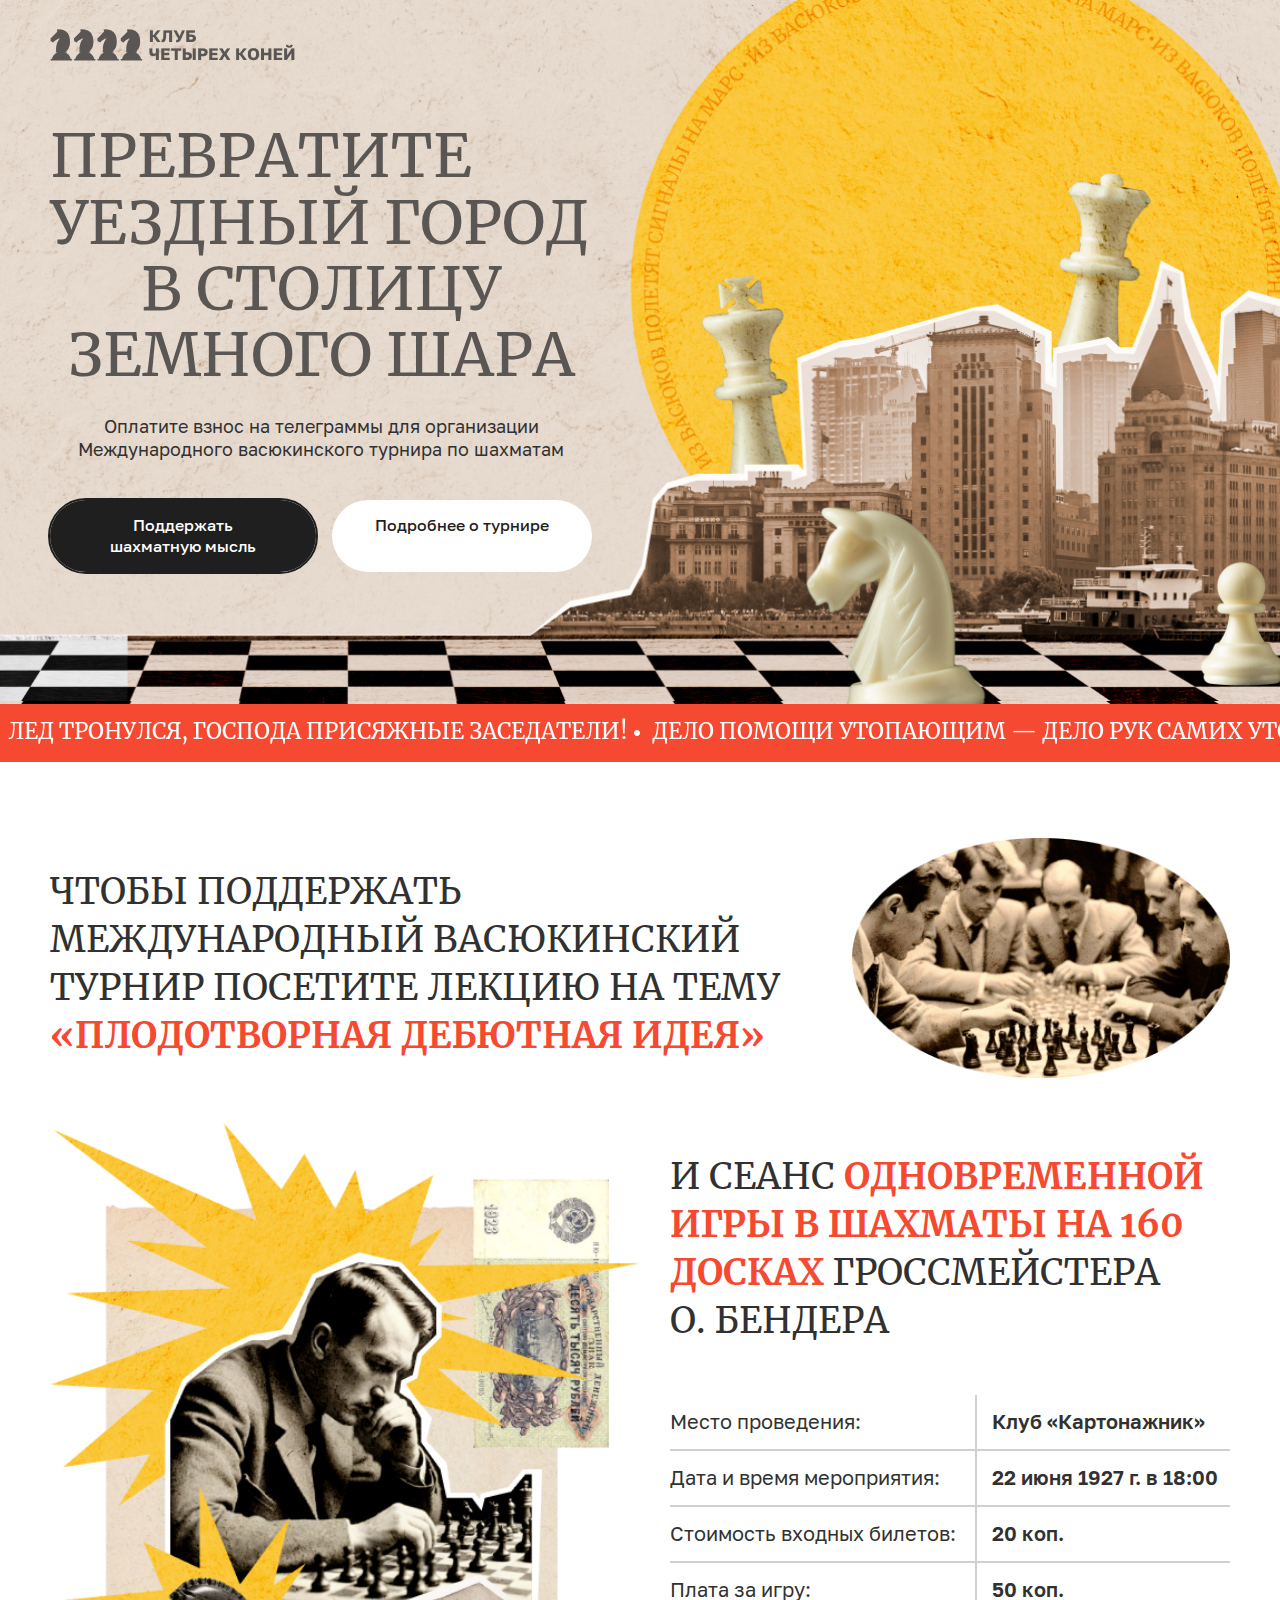
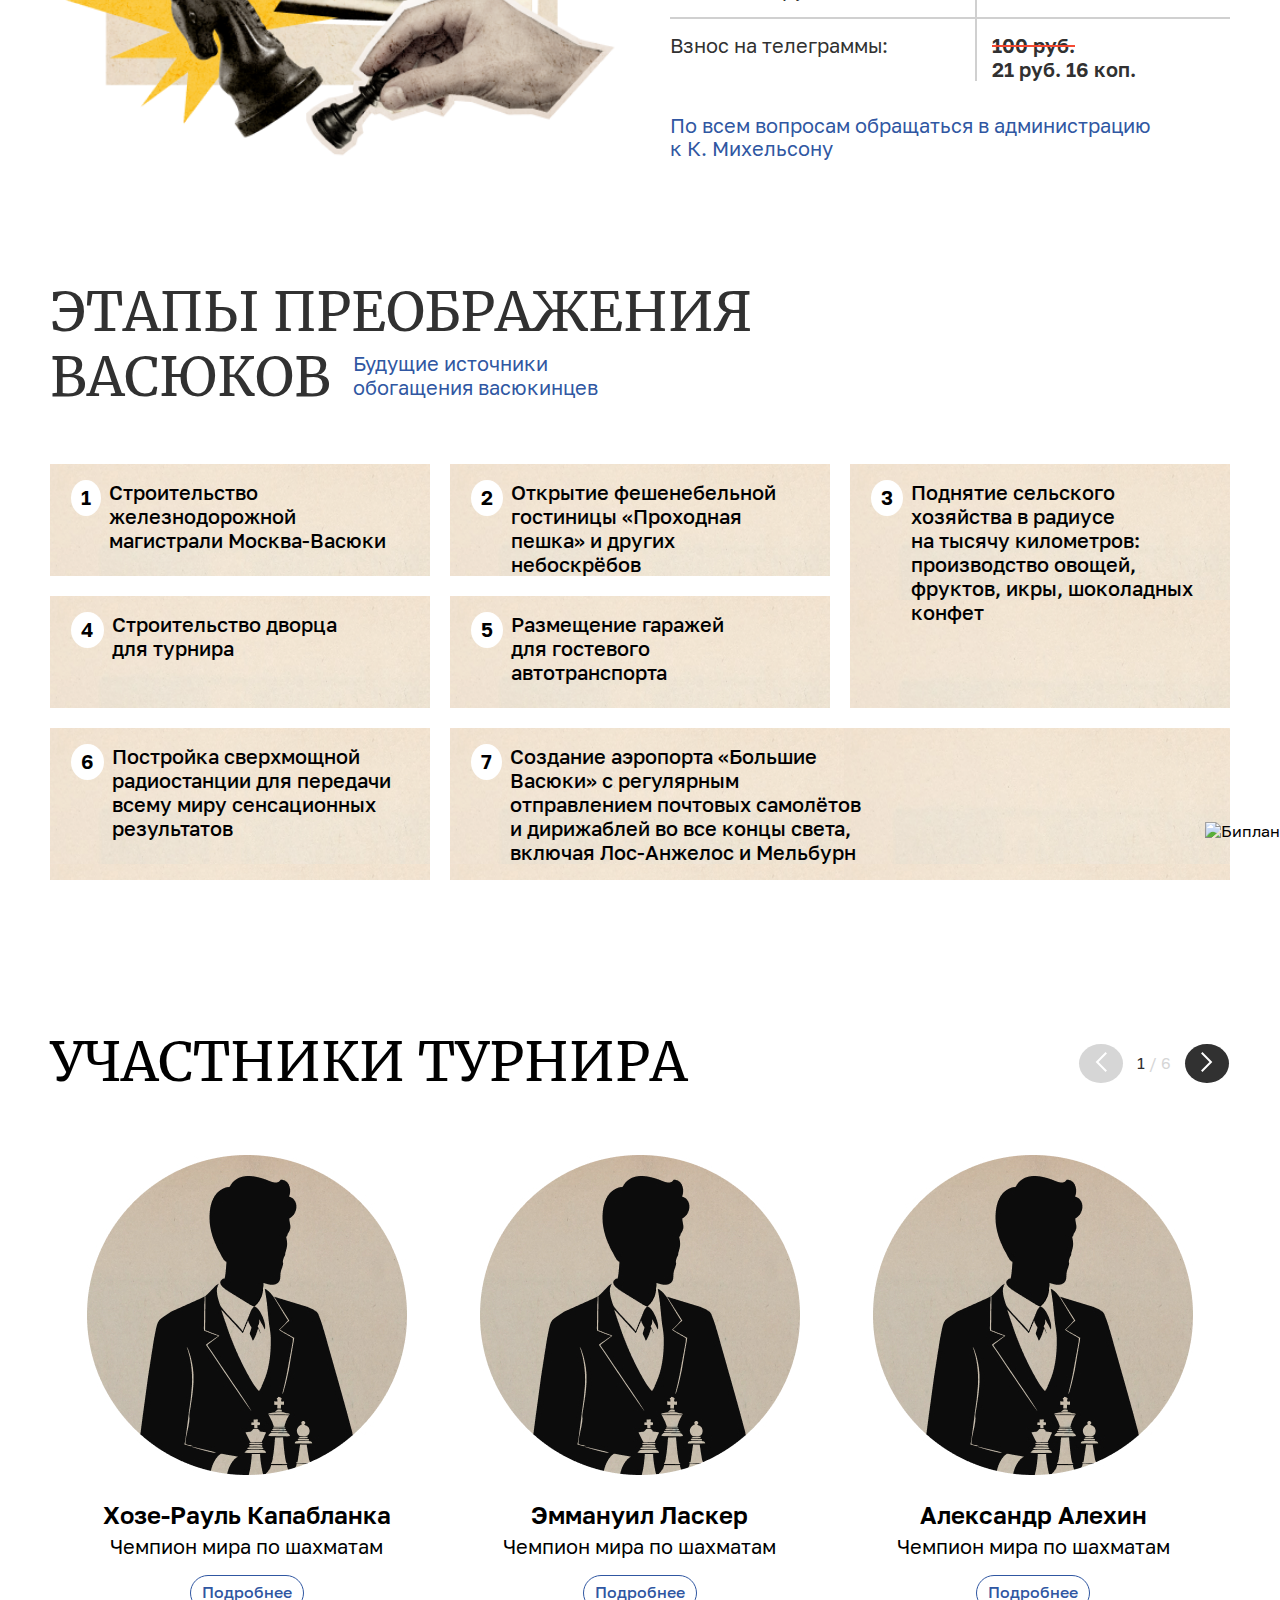
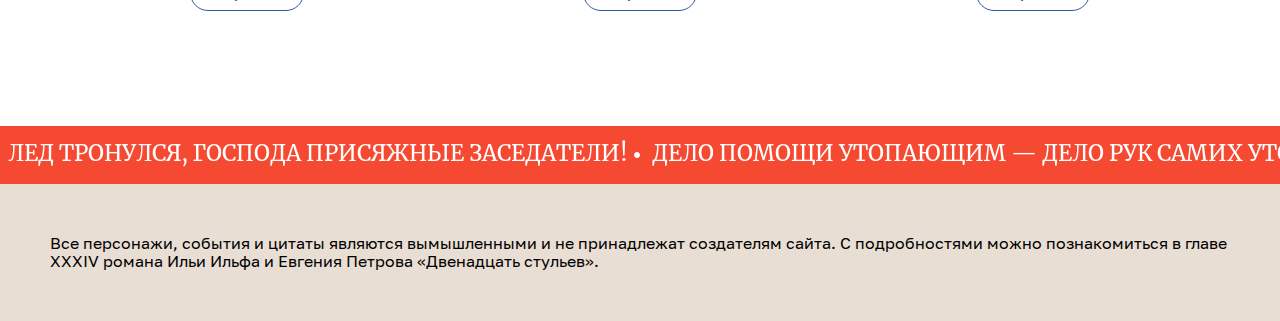
==== commit 44c35b9c: "add Pixel Perfect" ====
--- a/yandex/index.html
+++ b/yandex/index.html
@@ -16,6 +16,7 @@
     <link rel="stylesheet" href="css/media.css">
     <link rel="stylesheet" href=".editorconfig">
 </head>
+<script defer src="js/slider.js"></script>
 
 <body>
     <header class="header">
@@ -36,10 +37,10 @@
             </p>
             <div class="header__list flex list-reset">
                     <a href="#" class="header__link-black link-style">
-                        Поддержать <br> шахматную мысль
+                        Поддержать шахматную мысль
                     </a>
                     <a href="#" class="header__link-white link-style">
-                        Подробнее <br> о&nbsp;турнире
+                        Подробнее о&nbsp;турнире
                     </a>
             </div>
             </div>
@@ -79,7 +80,7 @@
             <div class="description__container flex">
                 <div class="description__top flex">
                     <h3 class="description__title-top h3-title">
-                        Чтобы поддержать<br> Международный васюкинский турнир посетите лекцию на&nbsp;тему: <span class="h3-title-span"> &laquo;Плодотворная дебютная идея&raquo; </span> 
+                        Чтобы поддержать<br> Международный васюкинский турнир <span class="description__title-deactivate h3-title">посетите лекцию на&nbsp;тему <span class="h3-title-span"> &laquo;Плодотворная дебютная идея&raquo; </span></span> 
                     </h3>
                     
                     <h3 class="description__title-activate h3-title">
@@ -90,7 +91,7 @@
                     <div class="description__center-block flex list-reset">
                         
                     <h3 class="description__title-bottom h3-title">
-                        и&nbsp;Сеанс <span>одновременной игры в&nbsp;шахматы на&nbsp;160 досках</span> гроссмейстера О.&nbsp;Бендера
+                        и&nbsp;Сеанс <span class="h3-title-span">одновременной игры в&nbsp;шахматы на&nbsp;160 досках</span> гроссмейстера О.&nbsp;Бендера
                     </h3>
                     <ul class="description__lists flex list-reset">
                         <li class="description__stroke flex">
@@ -119,7 +120,7 @@
                         </li>
                         <li class="description__stroke flex">
                               <h4 class="description__h4">
-                                Плата за&nbsp;игру:
+                                Плата за&nbsp;игру: 
                             </h4>  
                                 <p class="description__descr">
                                     50&nbsp;коп.
@@ -305,16 +306,16 @@
                             </button>
                         </div>
                 </div>
-                <div class="swiper__block flex">
-                    <button class="swiper-button-prev swiper__btn" disabled>
+                <div class="swiper__block flex" data-counter>
+                    <button class="swiper-button-prev swiper__btn data-button">
                         <svg width="12" height="20" viewBox="0 0 12 20" fill="none" xmlns="http://www.w3.org/2000/svg">
                             <path d="M10.5382 18.4615L2.07666 9.99995L10.5382 1.53841" stroke="white" stroke-width="2" stroke-linecap="square"/>
                             </svg>  
                     </button>
                     <p class="swiper__number list-reset">
-                        <span class="swiper__span">1</span> / 6
-                    </p>
-                    <button class="swiper-button-next swiper__btn" disabled>
+                        <span class="swiper__span" type="number" value="1">1</span> / 6
+                    </p>
+                    <button class="swiper-button-next swiper__btn data-button">
                         <svg width="12" height="20" viewBox="0 0 12 20" fill="none" xmlns="http://www.w3.org/2000/svg">
                             <path d="M1.4618 1.53839L9.92334 9.99993L1.4618 18.4615" stroke="white" stroke-width="2" stroke-linecap="square"/>
                             </svg>  
@@ -325,7 +326,7 @@
                 </div>
         </section>
         <div class="running">
-            <div class="running__container running-bottom flex list-reset">
+            <div class="running__container container running-bottom flex list-reset">
                <div class="running__text flex">
                 <p class="running__descr running__text-1 list-reset">
                         Дело помощи утопающим&nbsp;&mdash; дело рук самих утопающих!
@@ -362,7 +363,7 @@
         </div>
     </footer>
 
-    <script defer src="js/slider.js"></script>
+    <script src="js/slider.js"></script>
 
 </body>
 
--- a/yandex/css/css.css
+++ b/yandex/css/css.css
@@ -211,6 +211,8 @@
 }
 
 .header__link-white {
+    background-color: #FFFFFF;
+    outline: none;
     color: #1F1F1F;
     transition: background-color .3ms ease-in-out, color 0.3ms ease-in-out;
 }
@@ -227,10 +229,11 @@
 }
 
 .running__container {
+    align-items: center;
+    justify-content: center;
     overflow-x: hidden;
     align-items: center;
     min-height: 60px;
-    max-width: 1920px;
   }
 
   .running__text {
@@ -473,6 +476,7 @@
 
 .stages__item:nth-child(7) {
     grid-column: span 2;
+    min-width: 100%;
 }
 
 
@@ -501,6 +505,7 @@
     font-weight: 500;
     line-height: 24px;
     text-align: left;
+    max-width: 450px;
 }
 
 .stages__img {
--- a/yandex/css/media.css
+++ b/yandex/css/media.css
@@ -158,10 +158,6 @@
         margin-bottom: 150px;
     }
 
-    .stages__item {
-        padding: 6px 10px;
-    }
-
     .stages__number {
         margin-right: 8px;
         padding: 5px 10px;
@@ -169,13 +165,15 @@
 
     .stages__img {
         position: absolute;
-        bottom: -6px;
-        right: -45px;
+        bottom: 40px;
+        right: -50px;
     }
 
     .stages-text {
         max-width: 375px;
     }
+
+    
 
     .participants__container {
         margin-bottom: 110px;
@@ -281,115 +279,37 @@
     }
     
     .stages__descr {
-        font-size: 18px;
-        line-height: 21px;
-        max-width: 500px;
-    }
-
-    .stages__title {
-        font-size: 36px;
-        line-height: 40px;
-    }
-
-    .stages__text {
-        bottom: 0px;
-        left: 200px;
-    }
-
-    .stages__lists {
-        display: grid;
-        justify-content: space-between;
-        grid-template-columns: repeat(3, 1fr);
-        grid-template-rows: 112px auto 1fr;
-        gap: 10px;
-    }
-
-    .stages__item {
-        padding: 10px;
-    }
-
-    .stages__number {
-        margin-right: 5px;
-        padding: 5px 10px;
-    }
-
-    .stages__item-text {
-        font-size: 18px;
-        line-height: 21px;
-    }
-
-    .stages-text {
-        max-width: 100%;
-    }
-
-    .stages__img {
-        top: -61px;
-        right: 78px;
-    }
-
-    .participiants__title {
-        margin-bottom: 40px;
-        font-size: 36px;
-        line-height: 40px;
-    }
-
-    .swiper__btn {
-        padding: 11px 15px;
-    }
-
-    
-    .swiper__btn svg {
-        max-width: 13px;
-        max-height: 13px;
-    }
-
-    .running-bottom {
-        margin-bottom: 0;
-    }
-
-    .footer__container {
-        padding: 30px 59px 50px 72px;
-    }
-}
-
-@media (max-width: 1045px) {
-
-    .h3-title {
-        margin: 0;
-        padding: 0;
-        max-width: 650px;
-    }
-
-    .header {
-        background-color: #E9DED4;
-        background-image: url(../image/header-back-desctop.png);
-        background-size: auto;
-        background-position: center bottom;
-        background-repeat: no-repeat;
-    }
-
-    .header__title-contain {
-        max-width: 335px;
-    }
-
-    .description__top {
-        justify-content: center;
-        align-items: center;
-        background-position: center bottom;
-        padding-bottom: 200px;
-    }
-
-    .stages__descr {
+        flex-direction: column;
+        align-items: flex-start;
         margin-bottom: 150px;
         font-size: 18px;
         line-height: 21px;
         max-width: 500px;
     }
 
+    .stages__title {
+        margin-bottom: 12px;
+        font-size: 36px;
+        line-height: 40px;
+    }
+
+    .stages__text {
+        position: inherit;
+        text-align: start;
+        bottom: 0;
+        left: 0;
+        max-width: 400px;
+    }
+
+    .stages__img {
+        top: 100px;
+        left: 0;
+    }
+    
     .stages__swiper {
         overflow: hidden;
     }
-    
+
     .stages__lists {
         display: grid;
         grid-template-columns: repeat(5, minmax(400px, 1fr));
@@ -399,14 +319,14 @@
         column-gap: 10px;
         justify-content: stretch;
         margin-bottom: 30px;
+        transition:  all .5s;
     }
 
     .stages__item {
         padding: 50px 20px 20px 20px;
         background-image: url(../image/stages-back-list.png);
         min-height: 112px;
-        min-width: 400px;
-        height: 100%;
+        max-width: 400px;
     }
     
     .stages__item:nth-child(1) {
@@ -417,7 +337,7 @@
     
     .stages__item:nth-child(2) {
         grid-row: span 1;
-        padding: 20px 20px 20px 20px;
+        padding: 0 20px 20px 20px;
         min-height: 112px;
         height: 100%;
     }
@@ -428,12 +348,19 @@
         height: 100%;
     }
 
-    .stages__item:nth-child(5) {
+    .stages__item:nth-child(4) {
         grid-row: span 1;
         padding: 20px 20px 20px 20px;
         min-height: 112px;
         height: 100%;
     }
+
+    .stages__item:nth-child(5) {
+        grid-row: span 1;
+        padding: 0 20px 20px 20px;
+        min-height: 112px;
+        height: 100%;
+    }
     
     .stages__item:nth-child(6) {
         grid-row: span 2;
@@ -445,13 +372,6 @@
         grid-row: span 2;
         min-height: 244px;
         height: 100%;
-    }
-
-    .stages__text {
-        bottom: -45px;
-        left: 0;
-        max-width: 400px;
-        width: 100%;
     }
 
     .stages__block {
@@ -483,16 +403,333 @@
     .stages-button-next {
         margin-left: 15px;
     }
-
-    .stages__img {
-        max-width: 335px;
-        top: 90px;
-        left: 90px;
-    }
     
     .stages__number {
         margin-right: 16px;
         padding: 5px 10px;
     }
-    
+
+    .swiper__wrapper {
+        margin-bottom: 40px;
+    }
+
+    .swiper__block {
+        position: inherit;
+        justify-content: center;
+    }
+
+    .stages__item {
+        padding: 20px;
+    }
+
+    .stages__number {
+        margin-right: 5px;
+        padding: 5px 10px;
+    }
+
+    .stages__item-text {
+        font-size: 18px;
+        line-height: 21px;
+    }
+
+    .participiants__title {
+        margin-bottom: 40px;
+        font-size: 36px;
+        line-height: 40px;
+    }
+
+    .swiper__btn {
+        padding: 11px 15px;
+    }
+
+    
+    .swiper__btn svg {
+        max-width: 13px;
+        max-height: 13px;
+    }
+
+    .running-bottom {
+        margin-bottom: 0;
+    }
+
+    .footer__container {
+        padding: 30px 59px 50px 72px;
+    }
 }
+
+@media (max-width: 1045px) {
+    .container {
+        padding: 0 20px;
+    }
+
+    .h3-title {
+        margin: 0;
+        padding: 0;
+        max-width: 650px;
+    }
+
+    .header {
+        background-color: #E9DED4;
+        background-image: url(../image/header-back-desctop.png);
+        background-size: auto;
+        background-position: center bottom;
+        background-repeat: no-repeat;
+    }
+
+    .header__title-contain {
+        max-width: 335px;
+    }
+
+    .description__top {
+        flex-direction: column;
+        justify-content: center;
+        align-items: center;
+        background-position: center bottom;
+        background-position: center;
+        background-size: 40%;
+    }
+
+    .description__title-top {
+        padding-bottom: 250px;
+    }
+    
+    .description__title-deactivate {
+        display: none;
+    }
+
+    .description__title-top {
+        padding-bottom: 200px;
+    }
+
+    .description__title-activate {
+        display: inline-block;
+    }
+
+    .description__center {
+        align-items: center;
+        background-position: center top;
+        background-size: 50%;
+    }
+
+    .description__center-block {
+        align-items: center;
+        margin: auto;
+        padding-top: 500px;
+        max-width: 845px;
+    }
+
+    .description__title-bottom {
+        margin-bottom: 20px;
+    }
+
+    .stages {
+        margin-bottom: 100px;
+    }
+
+    .stages__container {
+        margin-bottom: 0;
+    }
+
+    .stages__descr {
+        justify-content: center;
+        margin-bottom: 110px;
+        font-size: 18px;
+        line-height: 21px;
+        max-width: 100%;
+    }
+
+    .stages__title {
+        max-width: 100%;
+    }
+
+    .stages__img {
+        top: 20px;
+        left: auto;
+        right: 0;
+    }
+
+    .footer__container {
+        padding: 30px 59px 50px 72px;
+    }
+    
+}
+
+@media (max-width: 576px) {
+    .link-style {
+        padding: 12px 33px;
+        min-width: 335px;
+    }
+
+    .logo {
+        max-width: 213px;
+    }
+
+    .header__title-bottom {
+        line-height: 41px;
+        letter-spacing: -1px;
+    }
+
+    .header__descr {
+        text-align: left;
+        margin-bottom: 33px;
+        line-height: 22px;
+    }
+
+    .header__title-contain {
+        padding-bottom: 269px;
+    }
+
+    .description__top {
+        margin-bottom: 43px;
+        background-size: 100%;
+    }
+
+    .description__title-top {
+        padding-bottom: 260px;
+    }
+
+    .description__center {
+        background-size: 100%;
+    }
+
+    .description__center-block {
+        align-items: center;
+        margin: auto;
+        padding-top: 417px;
+    }
+
+    .description__title-bottom {
+        margin-bottom: 25px;
+    }
+
+    .description__lists {
+        flex-direction: column;
+    }
+    
+    .description__stroke {
+        flex-direction: column;
+        padding-bottom: 12px;
+        padding-top: 20px;
+    }
+
+    .description__h4:first-child {
+        padding: 0;
+    }
+
+    .description__stroke:nth-child(4) {
+        flex-wrap: nowrap;
+        flex-direction: row;
+        text-align: center;
+    }
+
+    .description__h4 {
+        border-right: none;
+        max-width: fit-content;
+        margin-bottom: 10px;
+        padding: 0;
+    }
+
+    .description__descr:nth-child(2n) {
+        padding: 0;
+        max-width: fit-content;
+    }
+
+    .description__stroke:nth-child(5) {
+        margin-bottom: 17px;
+    }
+
+    .description__container {
+        margin-bottom: 96px;
+    }
+
+    .stages {
+        margin-bottom: 120px;
+    }
+
+    .stages__descr {
+        justify-content: center;
+        margin-bottom: 147px;
+        font-size: 18px;
+        line-height: 21px;
+        max-width: 100%;
+    }
+
+    .stages__title {
+        margin-bottom: 10px;
+    }
+
+    .stages__text {
+        letter-spacing: -1.2px;
+        line-height: 23px;
+
+    }
+
+    .stages__img {
+        top: 190px;
+        right: -10px;
+        left: auto;
+        max-width: 332px;
+        transform: rotate(-4deg);
+    }
+
+    .stages__item {
+        padding: 18px 20px;
+    }
+
+    .stages__item-text {
+        max-width: 244px;
+    }
+
+    .stages__number {
+        margin-right: 21px;
+    }
+
+    .stages__item:nth-child(1) {
+        padding-top: 62px;
+    }
+
+    .stages__item:nth-child(2) {
+        padding: 14px 20px 38px 20px;
+    }
+
+    .stages__number {
+        margin-right: 17px;
+        padding: 6px 13px;
+    }
+
+    .stages-button-prev {
+        margin-right: 15px;
+    }
+
+    .stages__dot {
+        gap: 6px;
+    }
+
+    .swiper__btn {
+        padding: 8px 13px;
+    }
+
+    .swiper__wrapper {
+        margin-bottom: 27px;
+    }
+
+    .participants__container {
+        margin-bottom: 96px;
+    }
+
+    .participants__img {
+        max-width: 244px;
+    }
+
+    .participants__img {
+        margin-bottom: 29px;
+    }
+
+    .participants__slide {
+        margin-bottom: 9px;
+    }
+
+    .footer__container {
+        padding: 42px 20px 44px 19px;
+    }
+}
